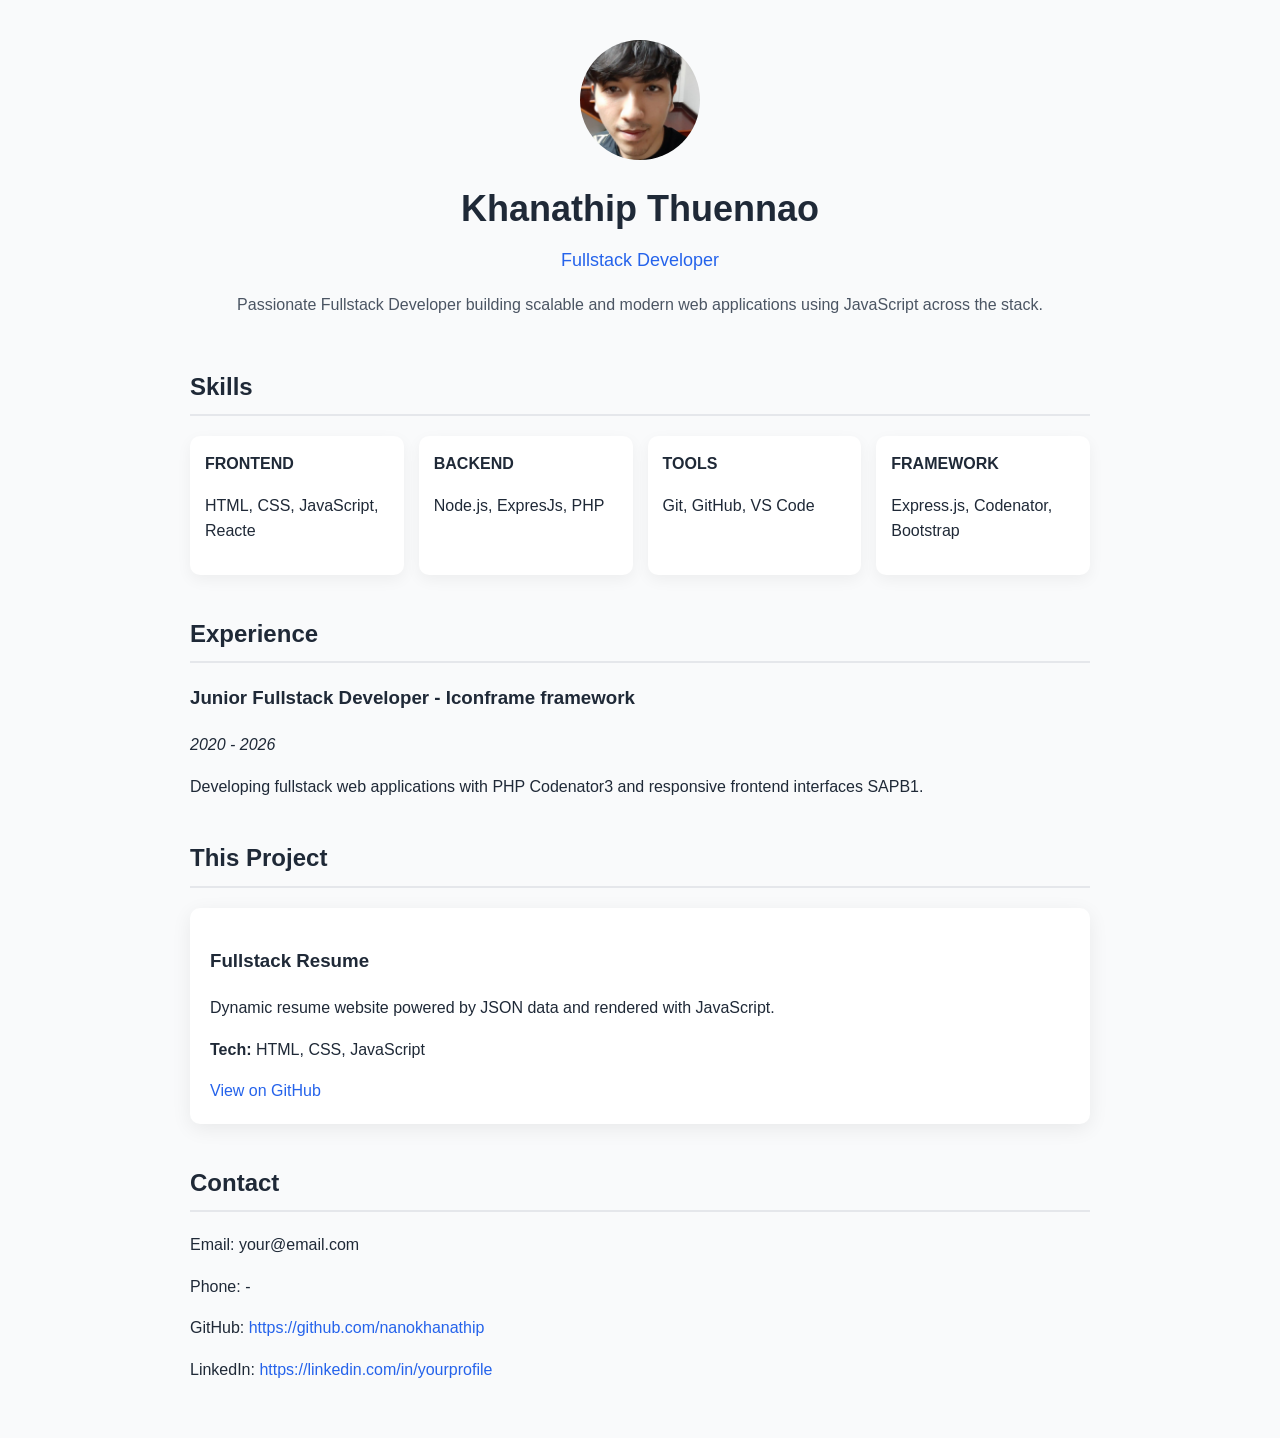
==== index.html @ dbd6626f "Add files via upload" ====
<!DOCTYPE html>
<html lang="en">
<head>
  <meta charset="UTF-8" />
  <meta name="viewport" content="width=device-width, initial-scale=1.0" />
  <title>Khanathip  | Developer</title>
  <link rel="stylesheet" href="style.css" />
</head>
<body>

  <div class="container">

   <header class="hero">

  <div class="profile-wrapper">
    <img src="profile.png" alt="Profile Photo" class="profile-img">
  </div>

  <h1 id="name"></h1>
  <p class="title" id="title"></p>
  <p class="summary" id="summary"></p>

</header>

    <section>
      <h2>Skills</h2>
      <div id="skills" class="skills-grid"></div>
    </section>

    <section>
      <h2>Experience</h2>
      <div id="experience"></div>
    </section>

    <section>
      <h2>This Project</h2>
      <div id="projects" class="projects-grid"></div>
    </section>

    <section>
      <h2>Contact</h2>
      <div id="contact"></div>
    </section>

  </div>

<script src="script.js"></script>
</body>
</html>
---- style.css ----
body {
  margin: 0;
  font-family: 'Segoe UI', sans-serif;
  background: #f9fafb;
  color: #1f2937;
  line-height: 1.6;
}

.container {
  max-width: 900px;
  margin: auto;
  padding: 40px 20px;
}

.hero {
  text-align: center;
  margin-bottom: 50px;
}

.hero h1 {
  font-size: 36px;
  margin: 0;
}

.title {
  font-size: 18px;
  color: #2563eb;
  margin-top: 8px;
}

.summary {
  margin-top: 15px;
  color: #4b5563;
}

h2 {
  margin-top: 40px;
  border-bottom: 2px solid #e5e7eb;
  padding-bottom: 8px;
}

.skills-grid {
  display: grid;
  grid-template-columns: repeat(auto-fit, minmax(200px, 1fr));
  gap: 15px;
  margin-top: 15px;
}

.skill-card {
  background: white;
  padding: 15px;
  border-radius: 10px;
  box-shadow: 0 5px 15px rgba(0,0,0,0.05);
}

.projects-grid {
  display: grid;
  gap: 20px;
  margin-top: 20px;
}

.project-card {
  background: white;
  padding: 20px;
  border-radius: 10px;
  box-shadow: 0 5px 20px rgba(0,0,0,0.07);
  transition: 0.2s;
}

.project-card:hover {
  transform: translateY(-3px);
}

a {
  color: #2563eb;
  text-decoration: none;
}

a:hover {
  text-decoration: underline;
}

/* ===== Profile Image ===== */

.profile-wrapper {
  display: flex;
  justify-content: center;
  margin-bottom: 20px;
}


.profile-img {
  width: 12vw;
  max-width: 120px;
  min-width: 70px;
  height: auto;
  aspect-ratio: 1 / 1;
  border-radius: 50%;
  object-fit: cover;
}
.profile-img:hover {
  transform: scale(1.05);
}
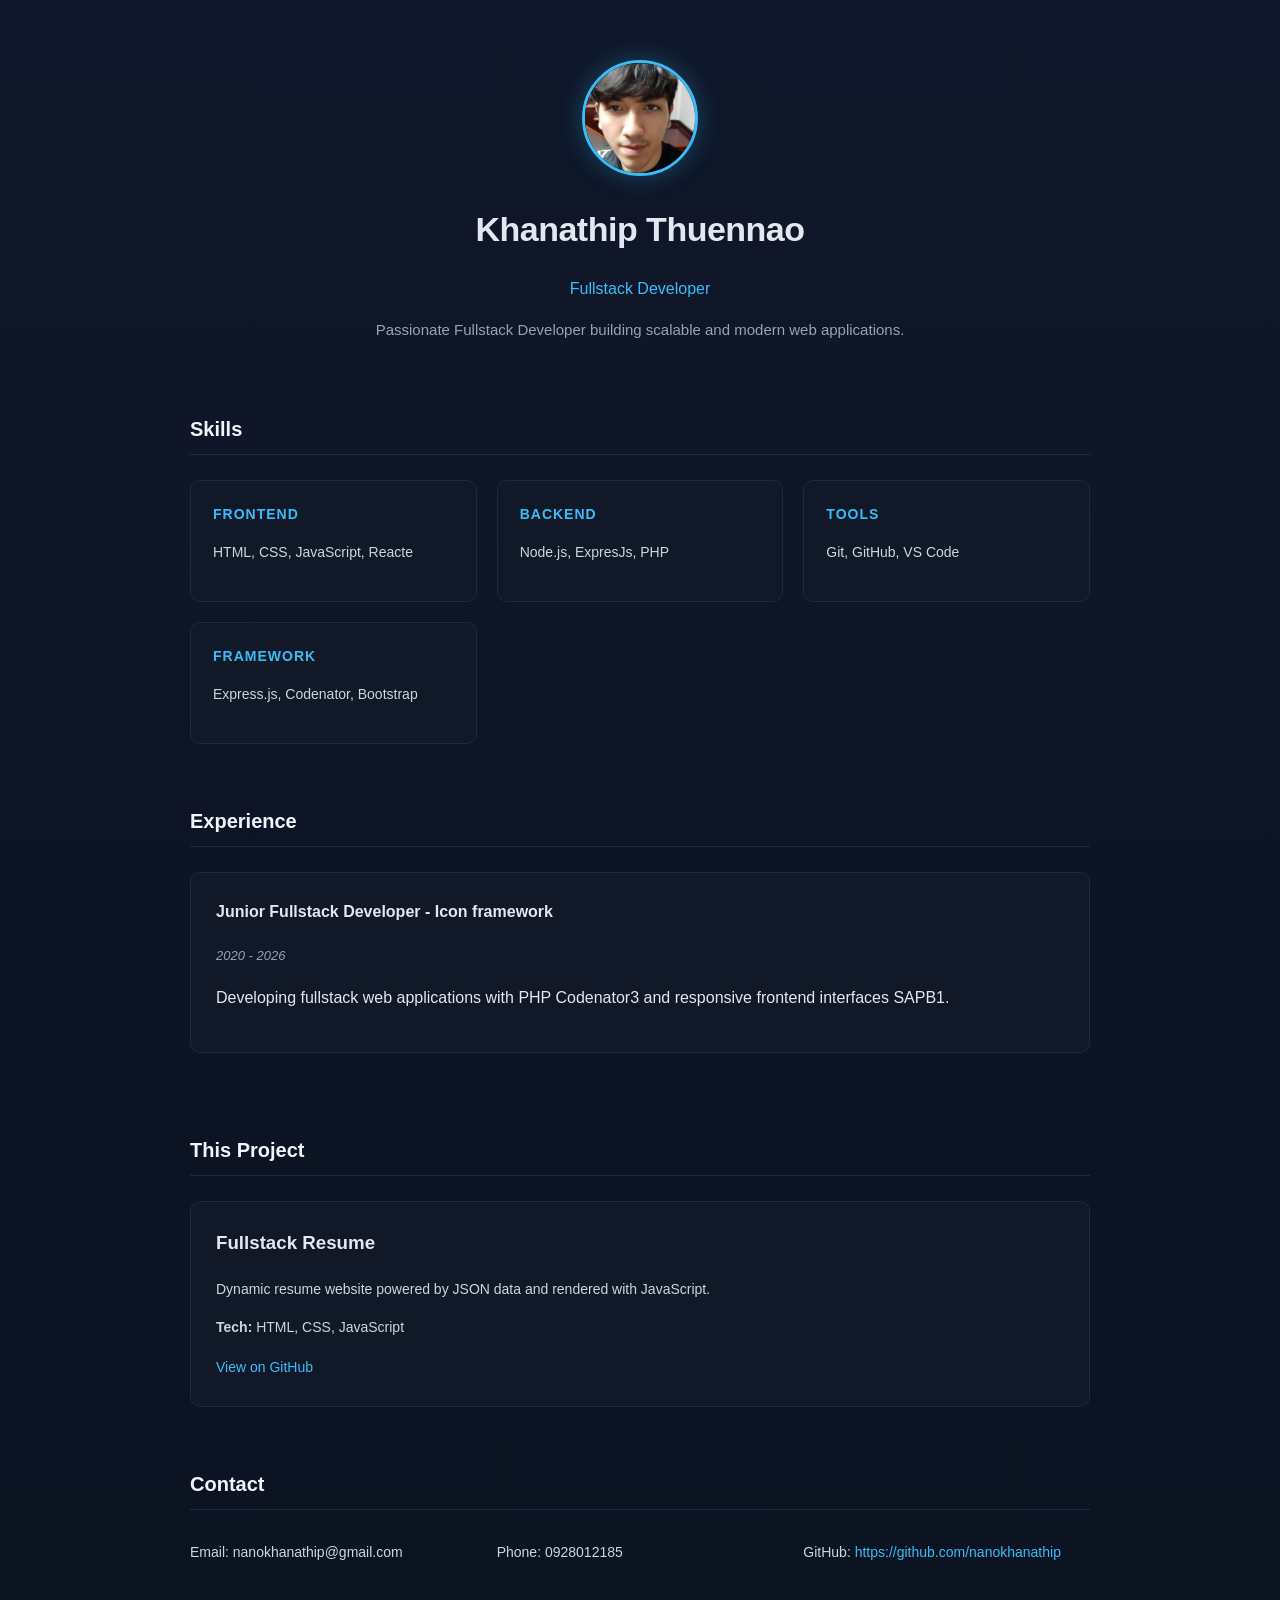
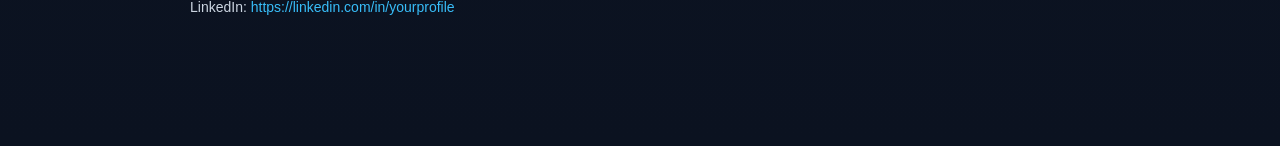
==== commit 2ba2ea54: "Add files via upload" ====
--- a/index.html
+++ b/index.html
@@ -29,7 +29,7 @@
 
     <section>
       <h2>Experience</h2>
-      <div id="experience"></div>
+      <div id="experience" class="skills-grid" > </div>
     </section>
 
     <section>
@@ -39,7 +39,7 @@
 
     <section>
       <h2>Contact</h2>
-      <div id="contact"></div>
+      <div id="contact" class="skills-grid"></div>
     </section>
 
   </div>
--- a/style.css
+++ b/style.css
@@ -1,86 +1,23 @@
+/* ===== Base ===== */
 body {
   margin: 0;
-  font-family: 'Segoe UI', sans-serif;
-  background: #f9fafb;
-  color: #1f2937;
-  line-height: 1.6;
+  font-family: -apple-system, BlinkMacSystemFont, "Segoe UI", Roboto, sans-serif;
+  background: linear-gradient(180deg, #0f172a, #0b1220);
+  color: #e2e8f0;
+  line-height: 1.7;
 }
 
 .container {
   max-width: 900px;
   margin: auto;
-  padding: 40px 20px;
+  padding: 60px 24px;
 }
 
+/* ===== Hero ===== */
 .hero {
   text-align: center;
-  margin-bottom: 50px;
+  margin-bottom: 70px;
 }
-
-.hero h1 {
-  font-size: 36px;
-  margin: 0;
-}
-
-.title {
-  font-size: 18px;
-  color: #2563eb;
-  margin-top: 8px;
-}
-
-.summary {
-  margin-top: 15px;
-  color: #4b5563;
-}
-
-h2 {
-  margin-top: 40px;
-  border-bottom: 2px solid #e5e7eb;
-  padding-bottom: 8px;
-}
-
-.skills-grid {
-  display: grid;
-  grid-template-columns: repeat(auto-fit, minmax(200px, 1fr));
-  gap: 15px;
-  margin-top: 15px;
-}
-
-.skill-card {
-  background: white;
-  padding: 15px;
-  border-radius: 10px;
-  box-shadow: 0 5px 15px rgba(0,0,0,0.05);
-}
-
-.projects-grid {
-  display: grid;
-  gap: 20px;
-  margin-top: 20px;
-}
-
-.project-card {
-  background: white;
-  padding: 20px;
-  border-radius: 10px;
-  box-shadow: 0 5px 20px rgba(0,0,0,0.07);
-  transition: 0.2s;
-}
-
-.project-card:hover {
-  transform: translateY(-3px);
-}
-
-a {
-  color: #2563eb;
-  text-decoration: none;
-}
-
-a:hover {
-  text-decoration: underline;
-}
-
-/* ===== Profile Image ===== */
 
 .profile-wrapper {
   display: flex;
@@ -88,16 +25,161 @@
   margin-bottom: 20px;
 }
 
+.profile-img {
+  width: 110px;
+  height: 110px;
+  border-radius: 50%;
+  object-fit: cover;
+  border: 2px solid #1e293b;
+}
+
+.hero h1 {
+  font-size: 34px;
+  font-weight: 600;
+  margin: 10px 0 5px;
+  letter-spacing: -0.5px;
+}
+
+.title {
+  font-size: 16px;
+  color: #38bdf8;
+  margin-bottom: 15px;
+}
+
+.summary {
+  max-width: 600px;
+  margin: auto;
+  color: #94a3b8;
+  font-size: 15px;
+}
+
+/* ===== Section ===== */
+section {
+  margin-bottom: 60px;
+}
+
+h2 {
+  font-size: 20px;
+  font-weight: 600;
+  margin-bottom: 25px;
+  color: #f1f5f9;
+  border-bottom: 1px solid #1e293b;
+  padding-bottom: 8px;
+}
+
+/* ===== Skills ===== */
+.skills-grid {
+  display: grid;
+  grid-template-columns: repeat(auto-fit, minmax(220px, 1fr));
+  gap: 20px;
+}
+
+.skill-card {
+  background: #111827;
+  padding: 22px;
+  border-radius: 10px;
+  border: 1px solid #1f2937;
+}
+
+.skill-card strong {
+  color: #38bdf8;
+  font-size: 14px;
+  letter-spacing: 1px;
+  display: block;
+  margin-bottom: 12px;
+}
+
+.skill-card p {
+  color: #cbd5e1;
+  font-size: 14px;
+}
+
+/* ===== Experience ===== */
+#experience div {
+  background: #111827;
+  padding: 25px;
+  border-radius: 10px;
+  border: 1px solid #1f2937;
+  margin-bottom: 20px;
+}
+
+#experience h3 {
+  margin: 0 0 5px;
+  font-size: 16px;
+}
+
+#experience em {
+  font-size: 13px;
+  color: #94a3b8;
+}
+
+/* ===== Projects ===== */
+.projects-grid {
+  display: grid;
+  gap: 20px;
+}
+
+.project-card {
+  background: #111827;
+  padding: 25px;
+  border-radius: 10px;
+  border: 1px solid #1f2937;
+}
+
+.project-card h3 {
+  margin-top: 0;
+}
+
+.project-card p {
+  color: #cbd5e1;
+  font-size: 14px;
+}
+
+a {
+  color: #38bdf8;
+  text-decoration: none;
+  font-size: 14px;
+}
+
+a:hover {
+  text-decoration: underline;
+}
+
+/* ===== Contact ===== */
+#contact p {
+  font-size: 14px;
+  color: #cbd5e1;
+  margin: 6px 0;
+}
+
+/* ===== Profile Image ===== */
+.profile-wrapper {
+  display: flex;
+  justify-content: center;
+  margin-bottom: 25px;
+}
 
 .profile-img {
-  width: 12vw;
-  max-width: 120px;
-  min-width: 70px;
-  height: auto;
-  aspect-ratio: 1 / 1;
+  width: 110px;
+  height: 110px;
   border-radius: 50%;
   object-fit: cover;
+  border: 3px solid #38bdf8;
+  box-shadow: 0 0 25px rgba(56, 189, 248, 0.3);
+  transition: 0.3s ease;
 }
+
 .profile-img:hover {
   transform: scale(1.05);
+}
+
+/* ===== Responsive ===== */
+@media (max-width: 768px) {
+  .hero h1 {
+    font-size: 32px;
+  }
+
+  .container {
+    padding: 40px 20px;
+  }
 }
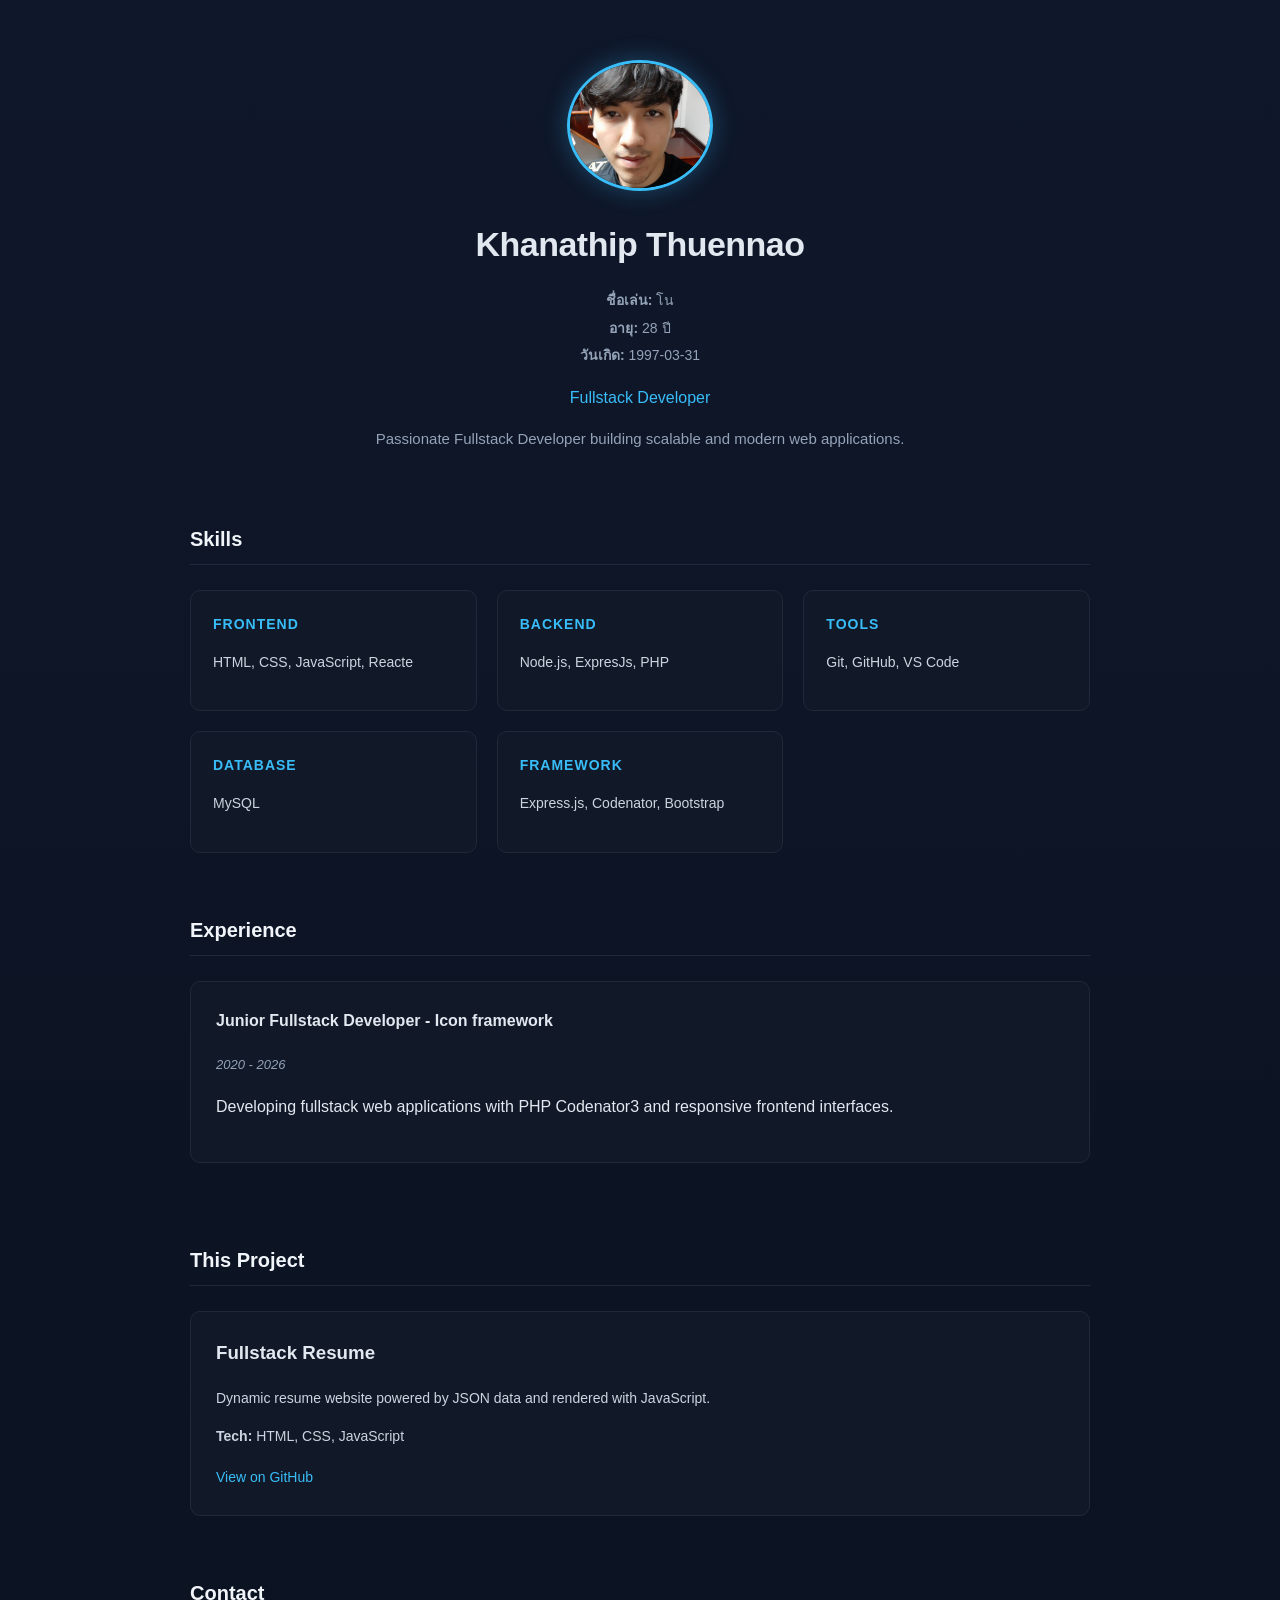
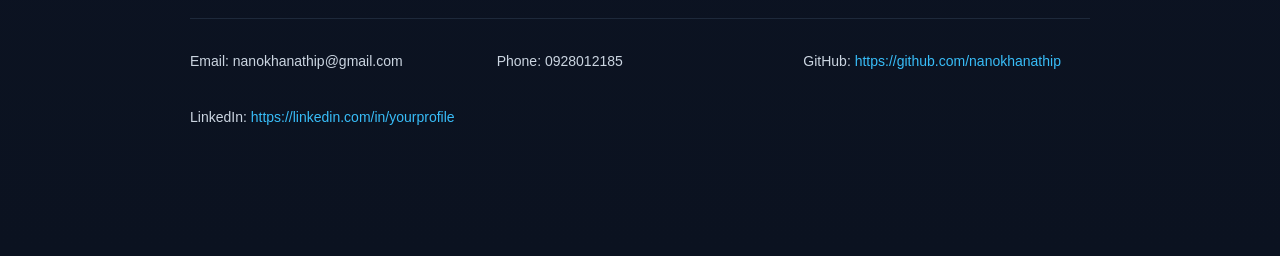
==== commit 1f8ab413: "Add files via upload" ====
--- a/index.html
+++ b/index.html
@@ -17,6 +17,13 @@
   </div>
 
   <h1 id="name"></h1>
+
+    <div class="personal-info">
+    <p><strong>ชื่อเล่น:</strong> <span id="nickname"></span></p>
+    <p><strong>อายุ:</strong> <span id="age"></span> ปี</p>
+    <p><strong>วันเกิด:</strong> <span id="birthdate"></span></p>
+  </div>
+  
   <p class="title" id="title"></p>
   <p class="summary" id="summary"></p>
 
--- a/style.css
+++ b/style.css
@@ -160,8 +160,8 @@
 }
 
 .profile-img {
-  width: 110px;
-  height: 110px;
+  width: 140px;
+  height: 125px;
   border-radius: 50%;
   object-fit: cover;
   border: 3px solid #38bdf8;
@@ -182,4 +182,15 @@
   .container {
     padding: 40px 20px;
   }
+}
+
+/* ===== personal-info ===== */
+.personal-info {
+  margin-top: 15px;
+  font-size: 14px;
+  color: #94a3b8;
+}
+
+.personal-info p {
+  margin: 4px 0;
 }
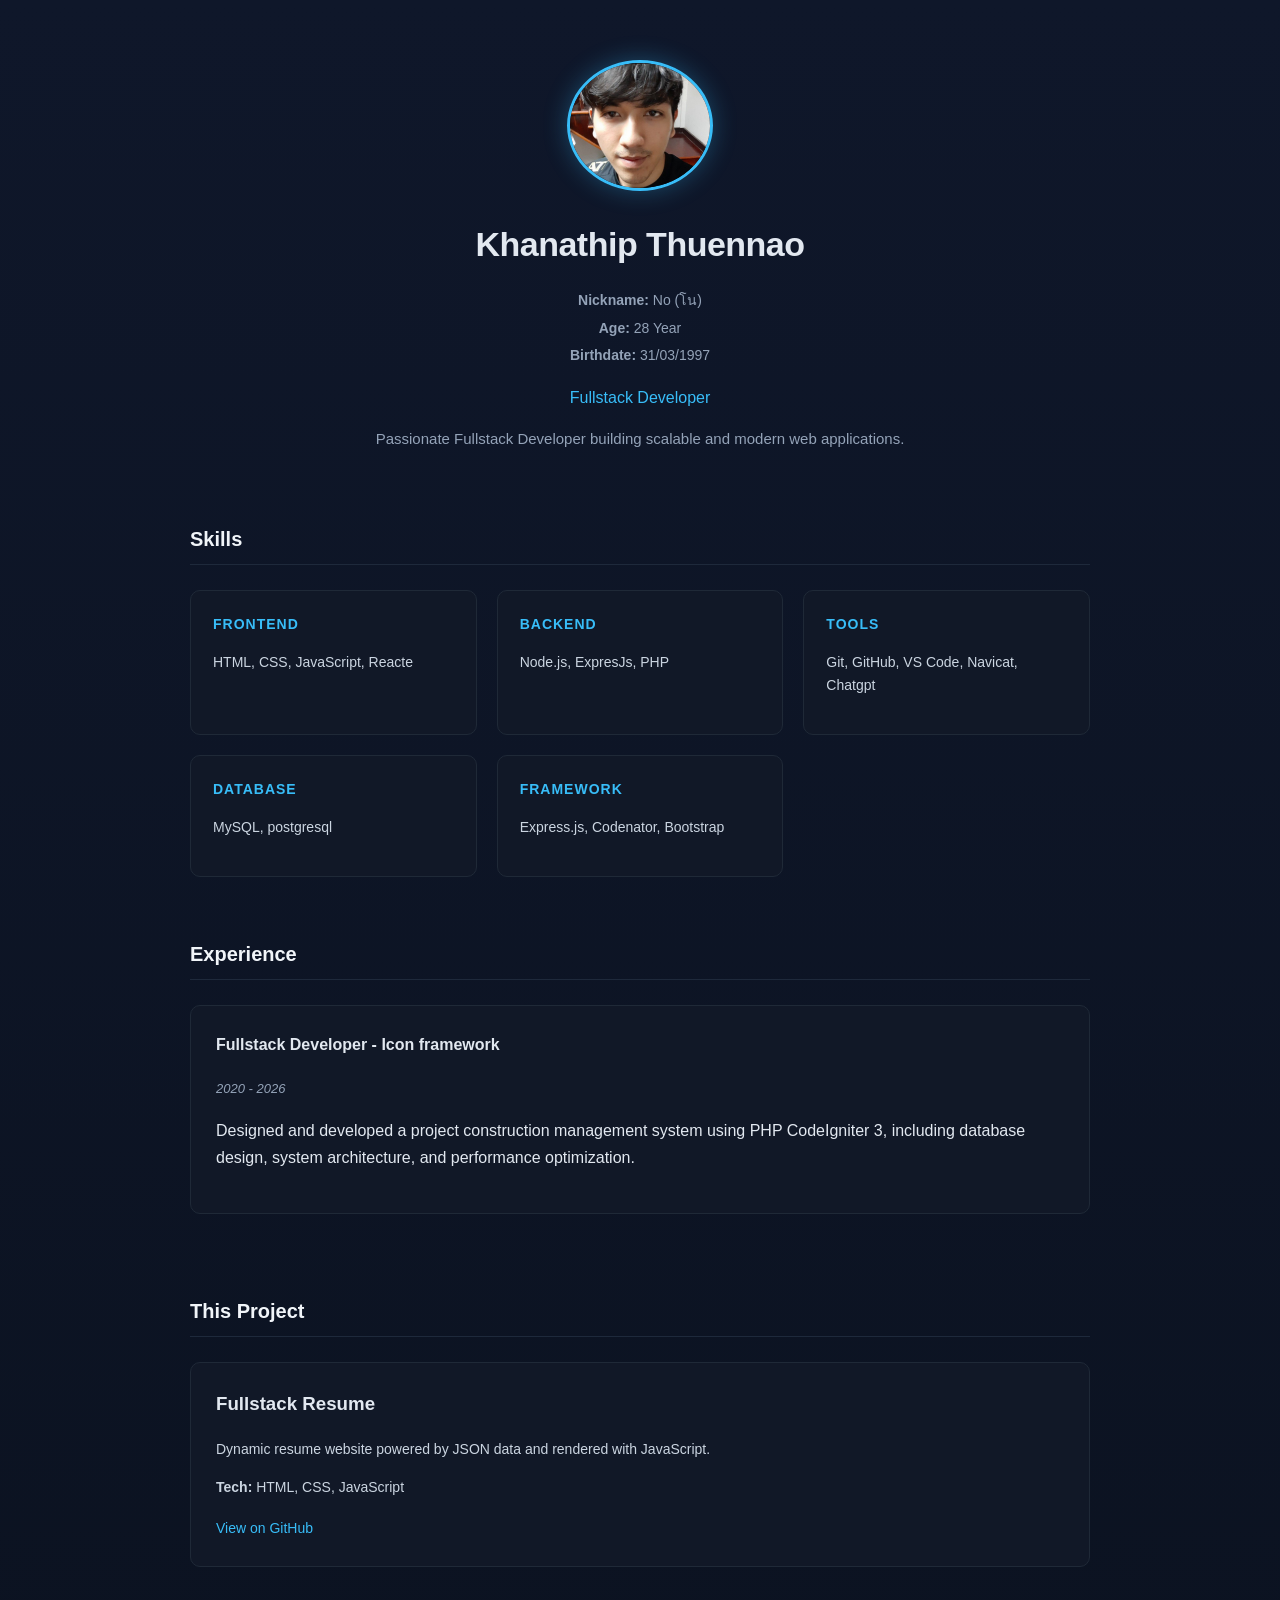
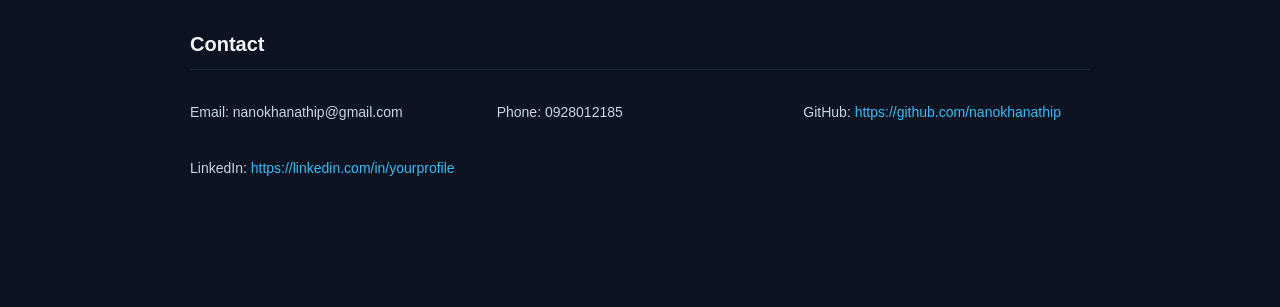
==== commit 63dbf9ff: "Add files via upload" ====
--- a/index.html
+++ b/index.html
@@ -19,9 +19,9 @@
   <h1 id="name"></h1>
 
     <div class="personal-info">
-    <p><strong>ชื่อเล่น:</strong> <span id="nickname"></span></p>
-    <p><strong>อายุ:</strong> <span id="age"></span> ปี</p>
-    <p><strong>วันเกิด:</strong> <span id="birthdate"></span></p>
+    <p><strong>Nickname:</strong> <span id="nickname"></span></p>
+    <p><strong>Age:</strong> <span id="age"></span> Year</p>
+    <p><strong>Birthdate:</strong> <span id="birthdate"></span></p>
   </div>
   
   <p class="title" id="title"></p>
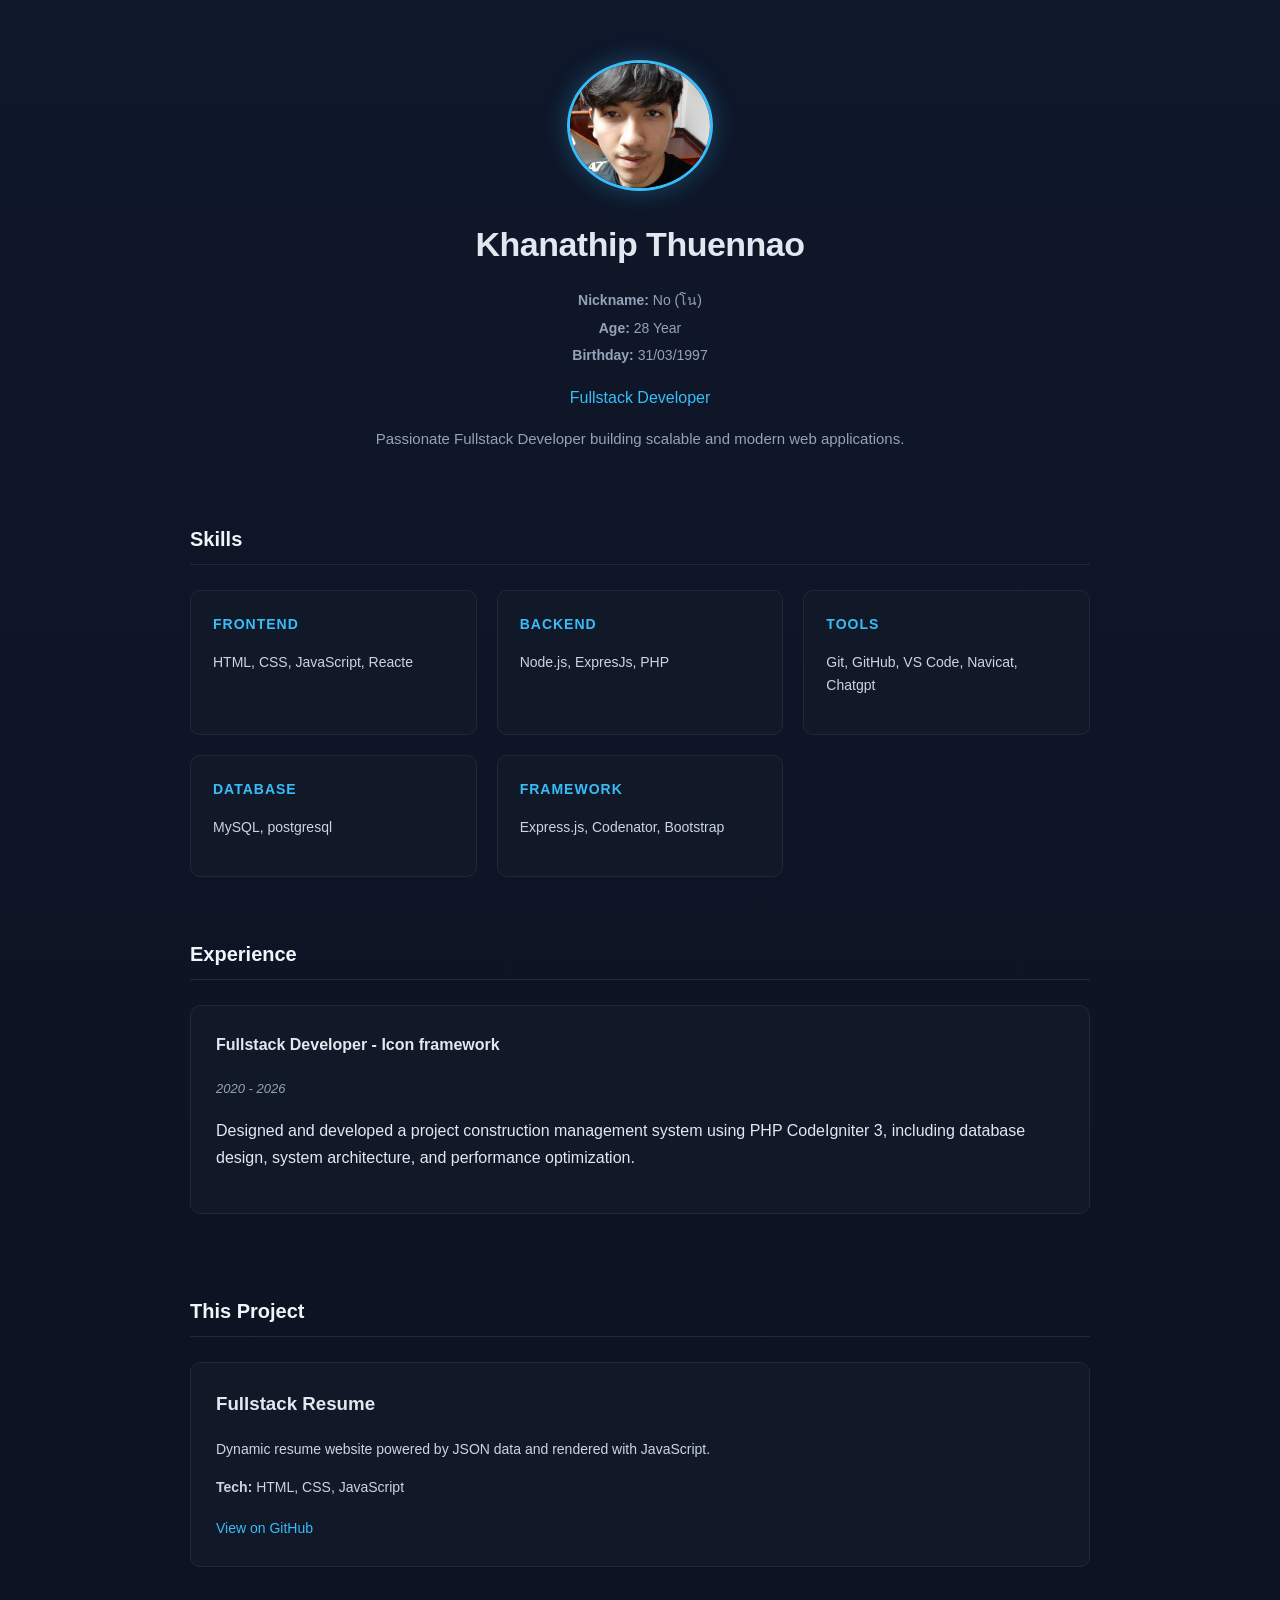
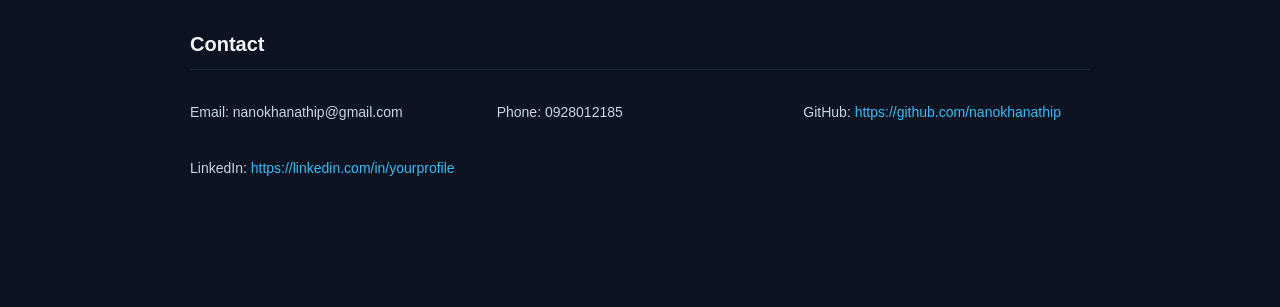
==== commit 35e82e7e: "Add files via upload" ====
--- a/index.html
+++ b/index.html
@@ -21,7 +21,7 @@
     <div class="personal-info">
     <p><strong>Nickname:</strong> <span id="nickname"></span></p>
     <p><strong>Age:</strong> <span id="age"></span> Year</p>
-    <p><strong>Birthdate:</strong> <span id="birthdate"></span></p>
+    <p><strong>Birthday:</strong> <span id="birthdate"></span></p>
   </div>
   
   <p class="title" id="title"></p>
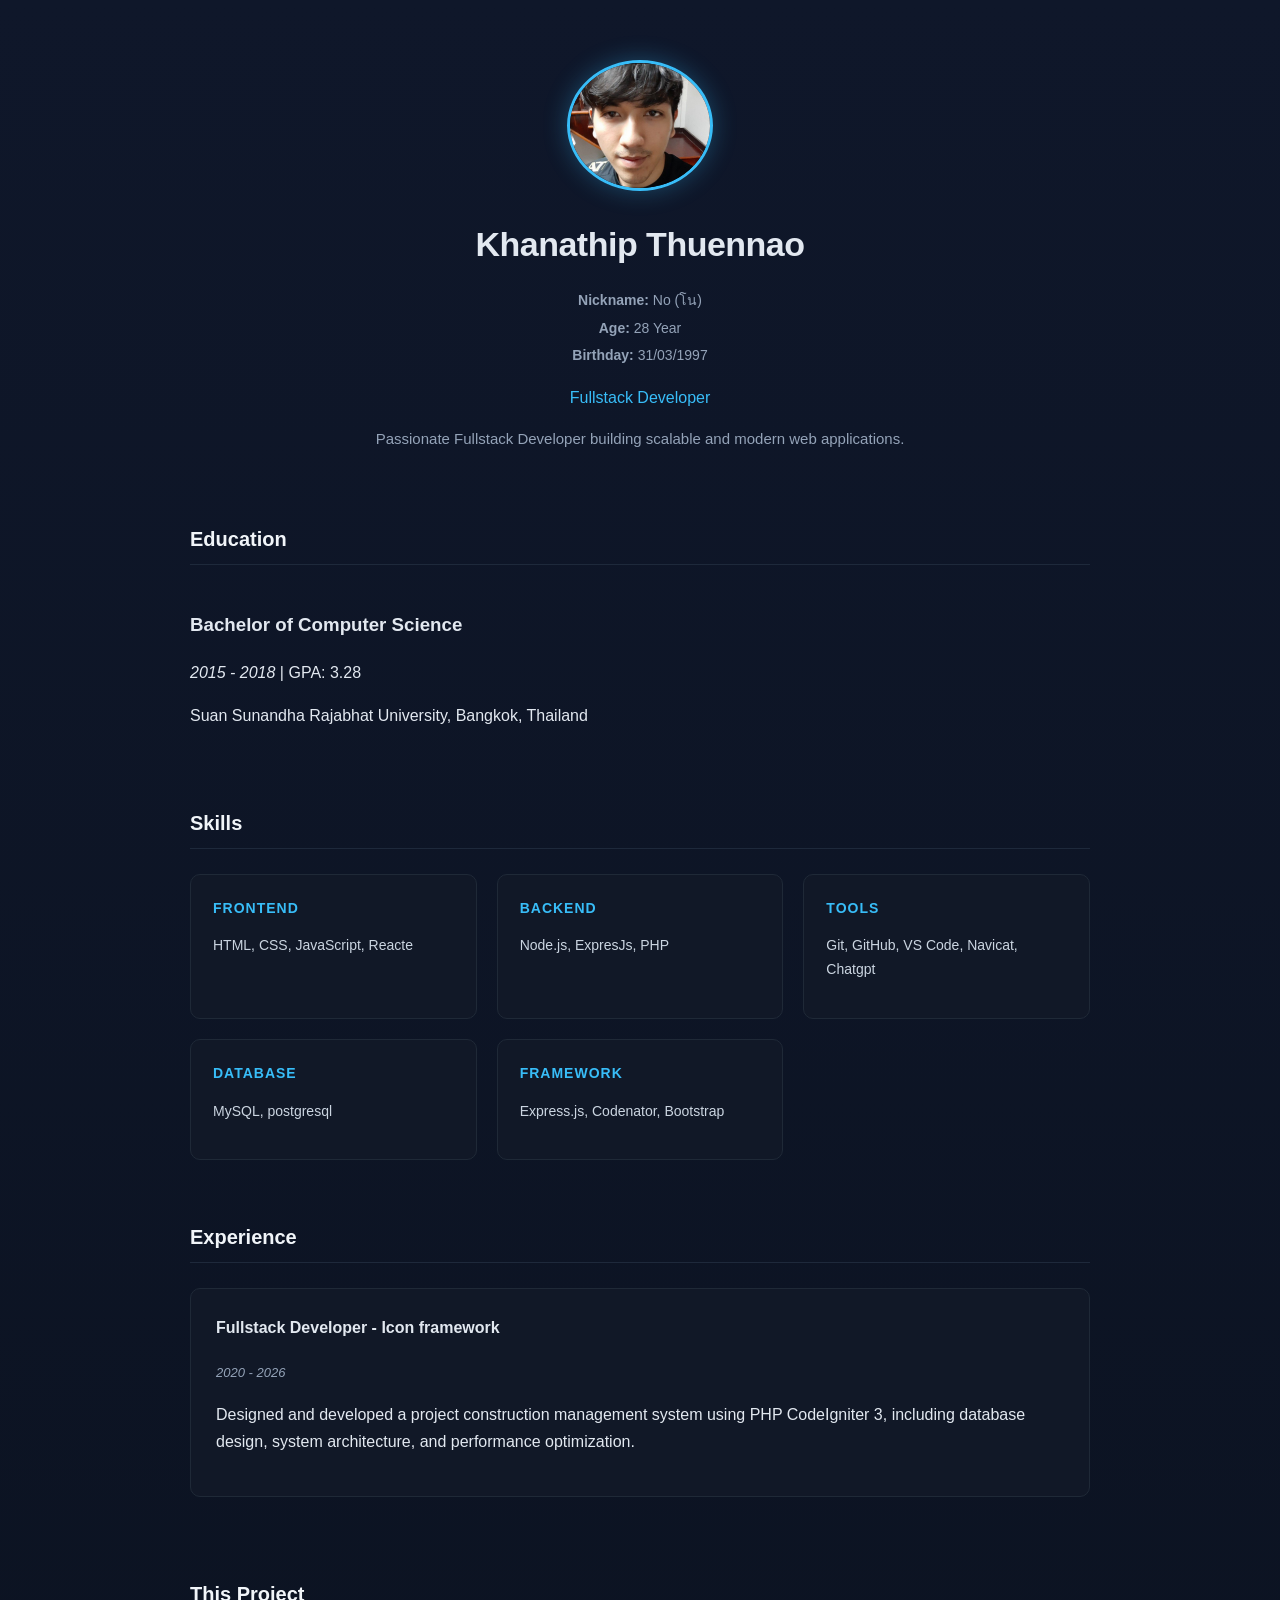
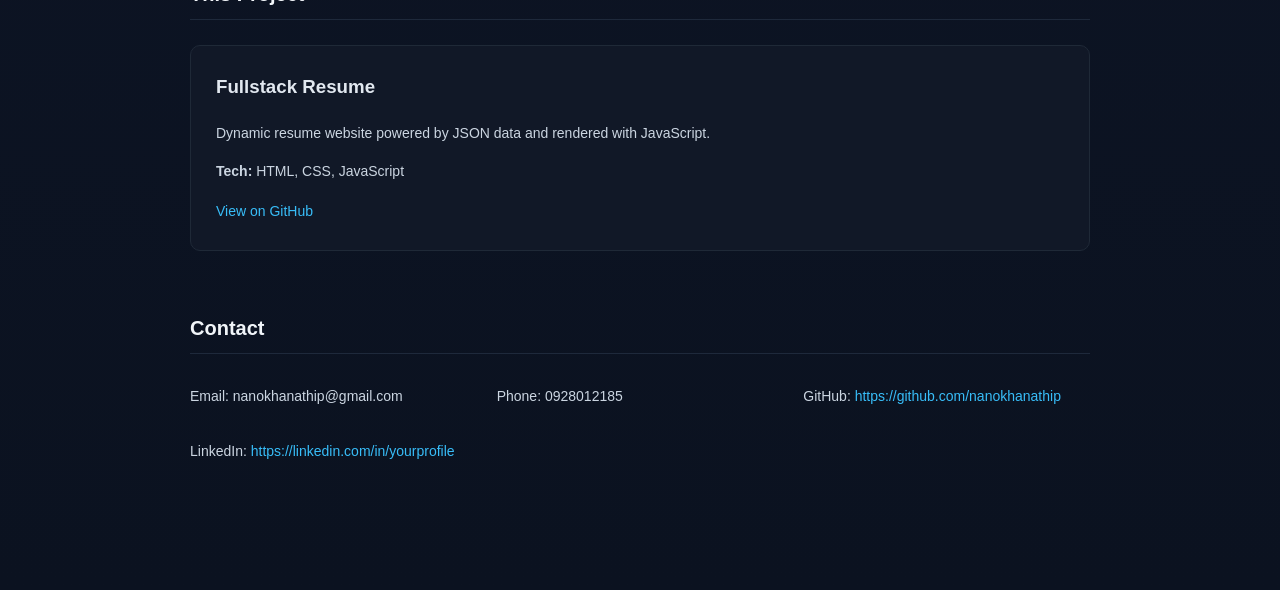
==== commit 6e97eb5d: "Add files via upload" ====
--- a/index.html
+++ b/index.html
@@ -1,33 +1,40 @@
 <!DOCTYPE html>
 <html lang="en">
+
 <head>
   <meta charset="UTF-8" />
   <meta name="viewport" content="width=device-width, initial-scale=1.0" />
-  <title>Khanathip  | Developer</title>
+  <title>Khanathip | Developer</title>
   <link rel="stylesheet" href="style.css" />
 </head>
+
 <body>
 
   <div class="container">
 
-   <header class="hero">
+    <header class="hero">
 
-  <div class="profile-wrapper">
-    <img src="profile.png" alt="Profile Photo" class="profile-img">
-  </div>
+      <div class="profile-wrapper">
+        <img src="profile.png" alt="Profile Photo" class="profile-img">
+      </div>
 
-  <h1 id="name"></h1>
+      <h1 id="name"></h1>
 
-    <div class="personal-info">
-    <p><strong>Nickname:</strong> <span id="nickname"></span></p>
-    <p><strong>Age:</strong> <span id="age"></span> Year</p>
-    <p><strong>Birthday:</strong> <span id="birthdate"></span></p>
-  </div>
-  
-  <p class="title" id="title"></p>
-  <p class="summary" id="summary"></p>
+      <div class="personal-info">
+        <p><strong>Nickname:</strong> <span id="nickname"></span></p>
+        <p><strong>Age:</strong> <span id="age"></span> Year</p>
+        <p><strong>Birthday:</strong> <span id="birthdate"></span></p>
+      </div>
 
-</header>
+      <p class="title" id="title"></p>
+      <p class="summary" id="summary"></p>
+
+    </header>
+
+    <section>
+      <h2>Education</h2>
+      <div id="education" class="skills-grid"></div>
+    </section>
 
     <section>
       <h2>Skills</h2>
@@ -36,7 +43,7 @@
 
     <section>
       <h2>Experience</h2>
-      <div id="experience" class="skills-grid" > </div>
+      <div id="experience" class="skills-grid"> </div>
     </section>
 
     <section>
@@ -51,6 +58,7 @@
 
   </div>
 
-<script src="script.js"></script>
+  <script src="script.js"></script>
 </body>
+
 </html>
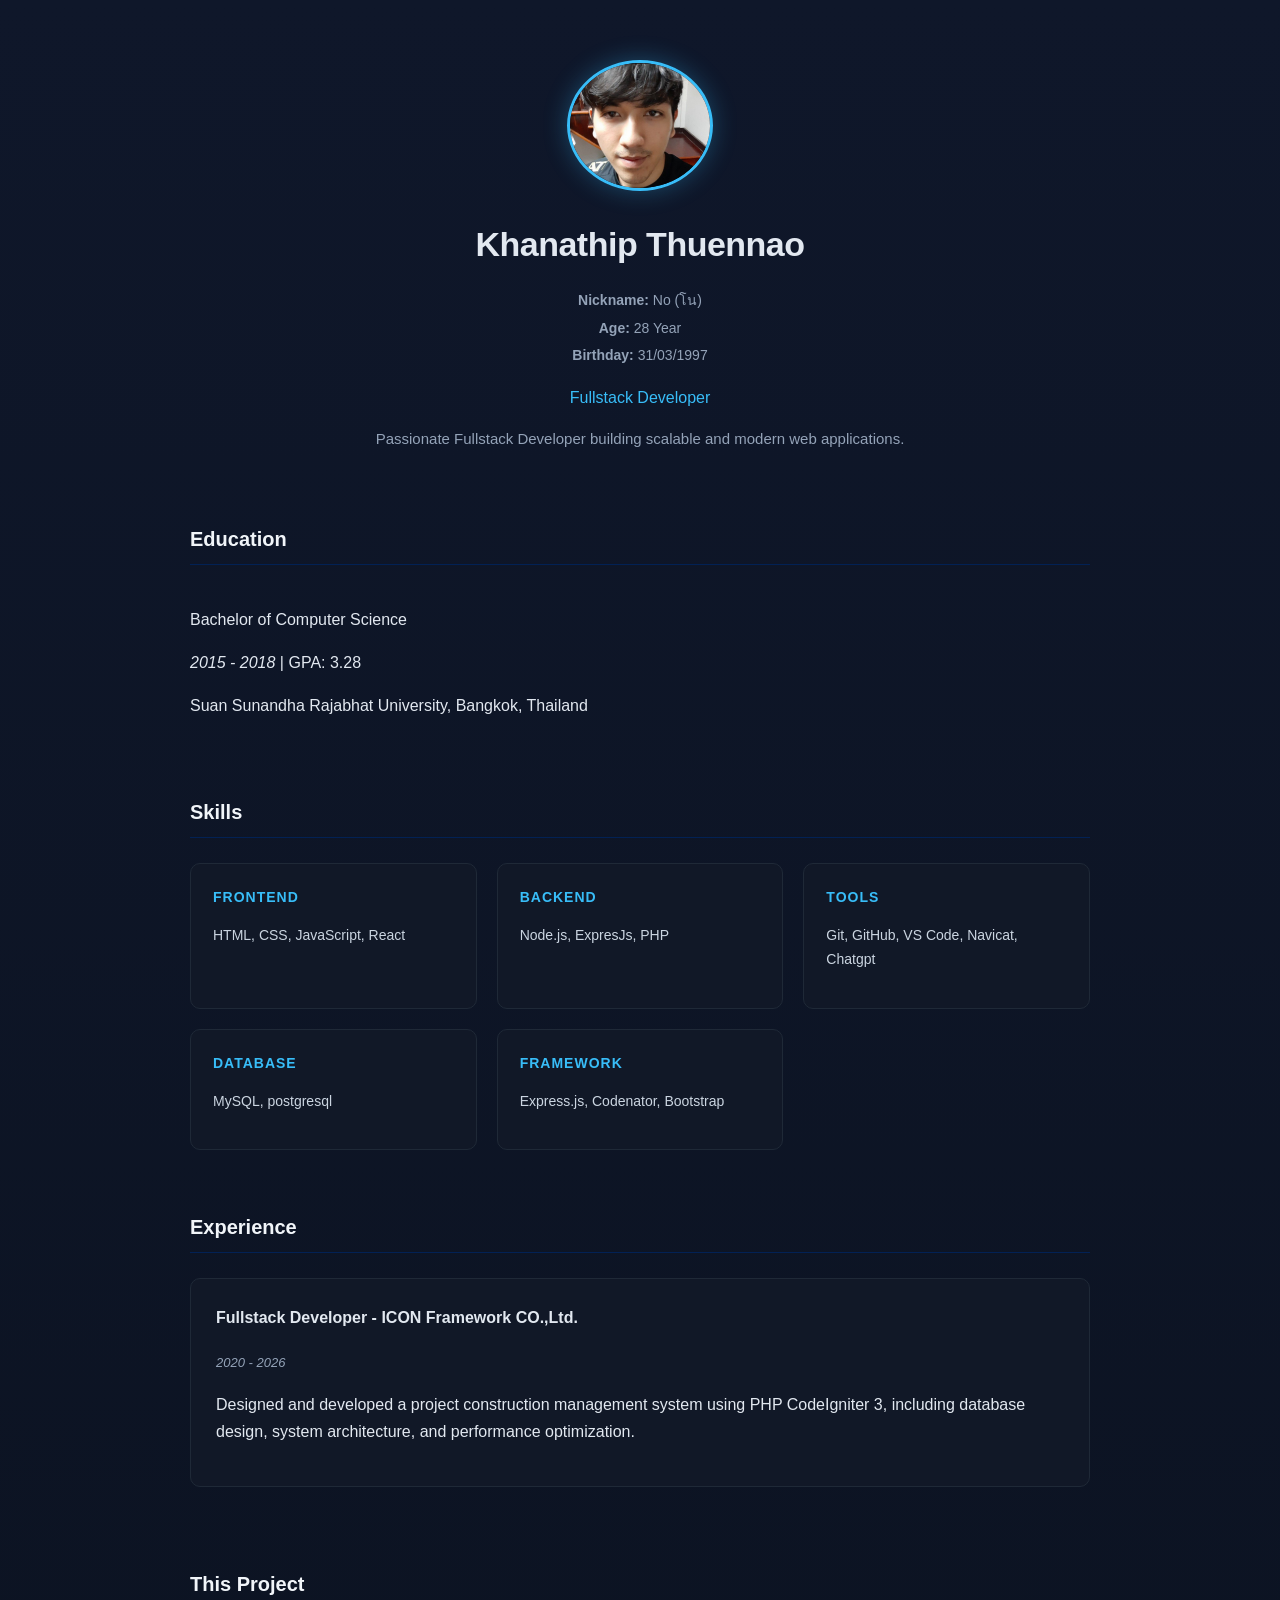
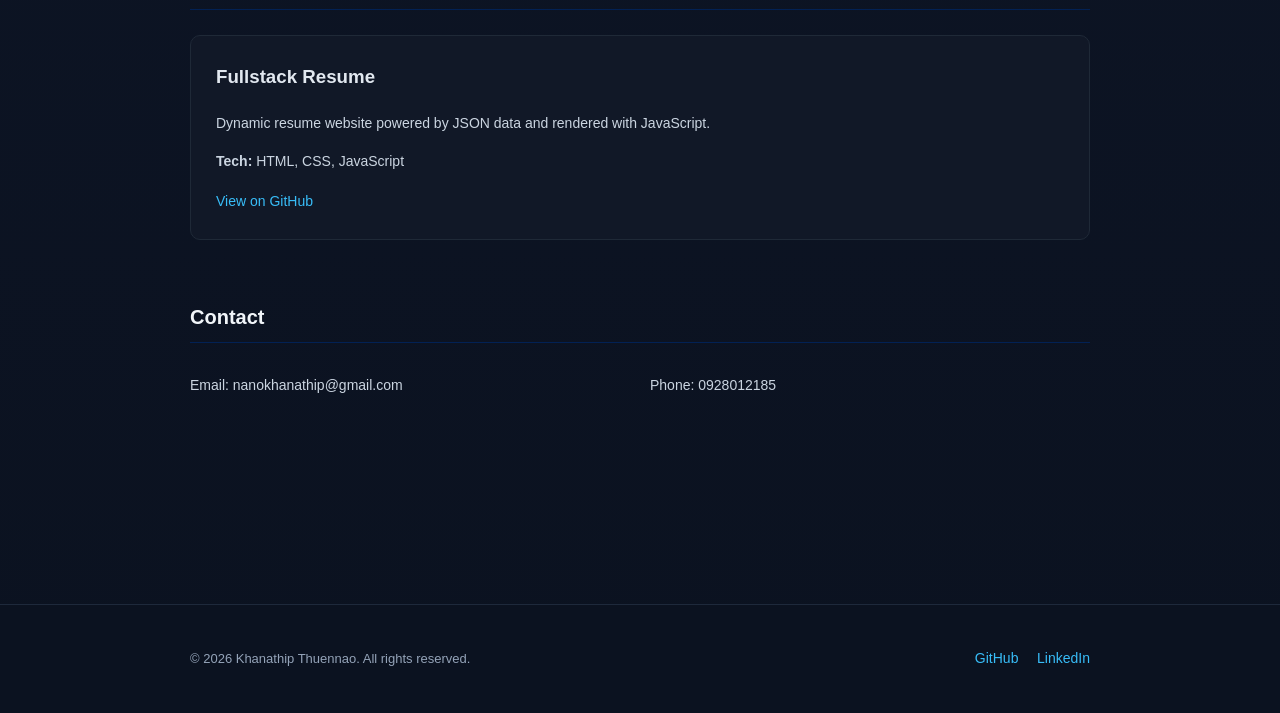
==== commit 19cbd96f: "Add files via upload" ====
--- a/index.html
+++ b/index.html
@@ -61,4 +61,14 @@
   <script src="script.js"></script>
 </body>
 
+<footer class="main-footer">
+  <div class="footer-container">
+    <p>© 2026 Khanathip Thuennao. All rights reserved.</p>
+    <div class="footer-links">
+      <a href="https://github.com/nanokhanathip" target="_blank">GitHub</a>
+      <a href="https://www.linkedin.com/in/nano-khanathip-54a6613ab" target="_blank">LinkedIn</a>
+    </div>
+  </div>
+</footer>
+
 </html>
--- a/style.css
+++ b/style.css
@@ -63,7 +63,7 @@
   font-weight: 600;
   margin-bottom: 25px;
   color: #f1f5f9;
-  border-bottom: 1px solid #1e293b;
+  border-bottom: 1px solid #022154;
   padding-bottom: 8px;
 }
 
@@ -92,6 +92,10 @@
 .skill-card p {
   color: #cbd5e1;
   font-size: 14px;
+}
+
+.skill-card:hover {
+  transform: scale(1.05);
 }
 
 /* ===== Experience ===== */
@@ -184,7 +188,7 @@
   }
 }
 
-/* ===== personal-info ===== */
+/* ===== Responsive ===== */
 .personal-info {
   margin-top: 15px;
   font-size: 14px;
@@ -193,4 +197,34 @@
 
 .personal-info p {
   margin: 4px 0;
+}
+
+/* ===== Footer ===== */
+
+.main-footer {
+  border-top: 1px solid #1e293b;
+  margin-top: 80px;
+  padding: 30px 0;
+  background: #0b1220;
+}
+
+.footer-container {
+  max-width: 900px;
+  margin: auto;
+  padding: 0 24px;
+  display: flex;
+  justify-content: space-between;
+  align-items: center;
+  font-size: 13px;
+  color: #94a3b8;
+}
+
+.footer-links a {
+  margin-left: 15px;
+  color: #38bdf8;
+  text-decoration: none;
+}
+
+.footer-links a:hover {
+  text-decoration: underline;
 }
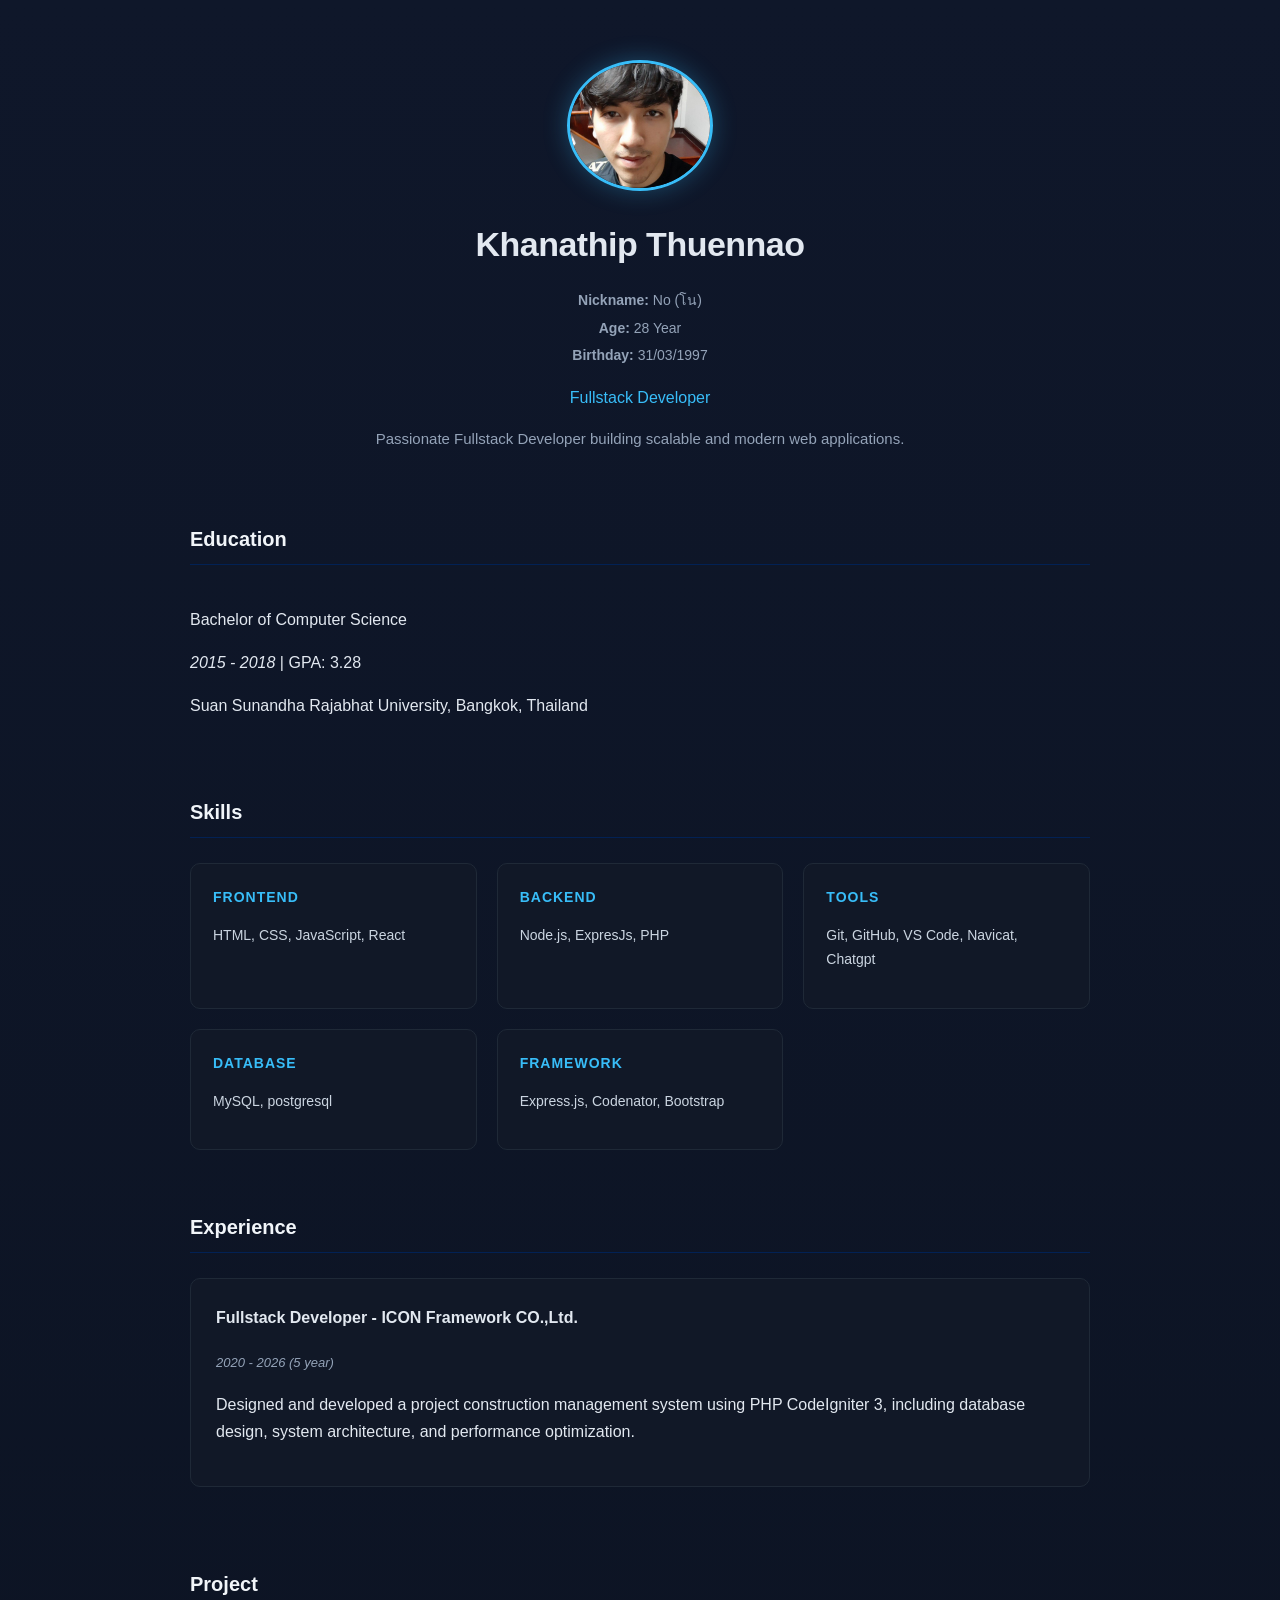
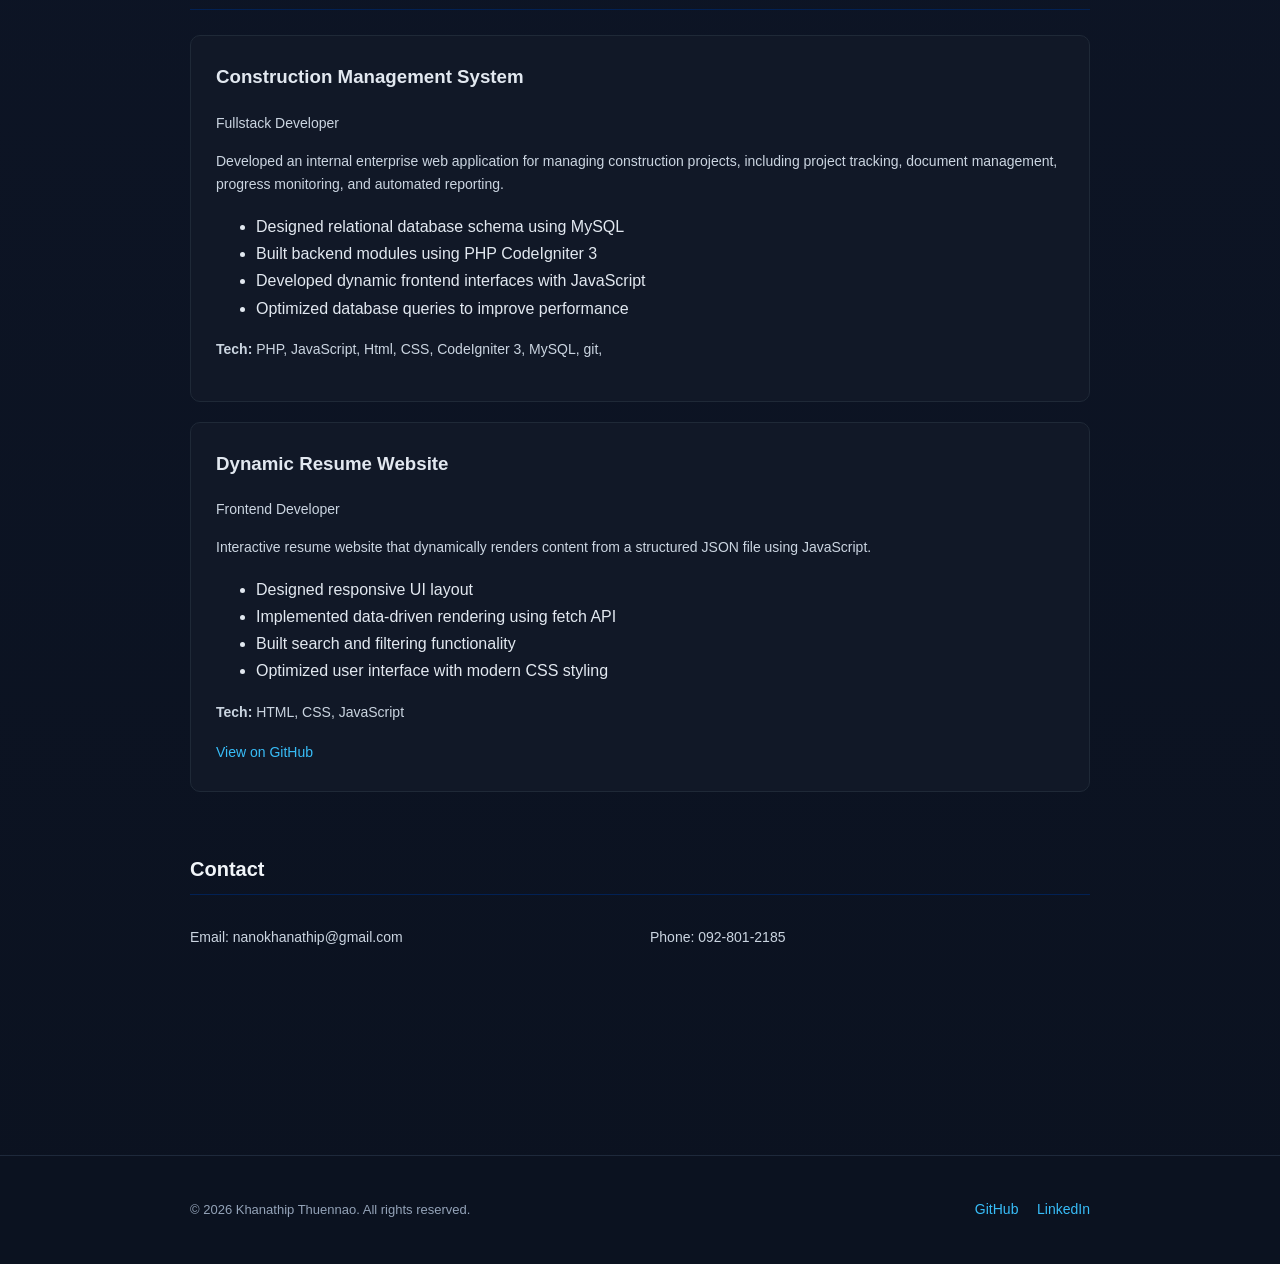
==== commit 86c1b730: "Add files via upload" ====
--- a/index.html
+++ b/index.html
@@ -47,7 +47,7 @@
     </section>
 
     <section>
-      <h2>This Project</h2>
+      <h2>Project</h2>
       <div id="projects" class="projects-grid"></div>
     </section>
 
